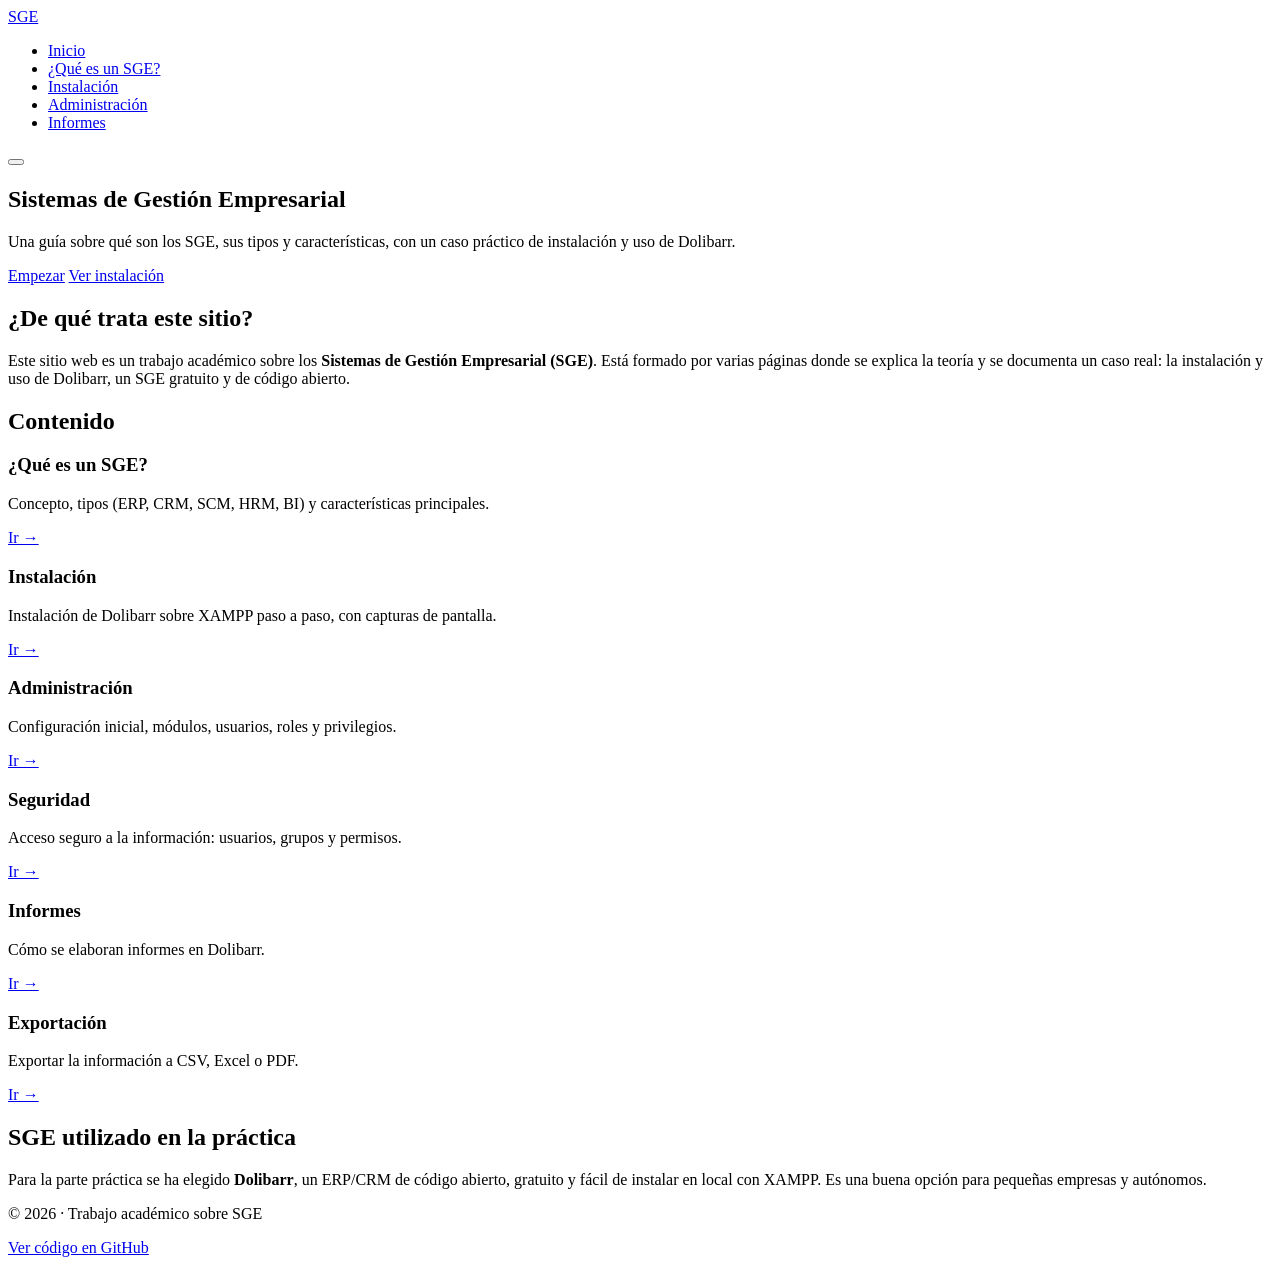
==== index.html @ 46104a9d "archivos html" ====
<!DOCTYPE html>
<html lang="es">
<head>
  <meta charset="utf-8">
  <meta name="viewport" content="width=device-width, initial-scale=1">
  <title>SGE - Sistemas de Gestión Empresarial</title>
  <link rel="stylesheet" href="css/styles.css">
</head>
<body>

  <header>
    <div class="contenedor nav">
      <a href="index.html" class="logo">SGE</a>
      <ul class="menu">
        <li><a href="index.html">Inicio</a></li>
        <li><a href="sge.html">¿Qué es un SGE?</a></li>
        <li><a href="instalacion.html">Instalación</a></li>
        <li><a href="administracion.html">Administración</a></li>
        <li><a href="informes.html">Informes</a></li>
      </ul>
      <button class="hamburguesa" aria-label="Abrir menú">
        <span></span>
        <span></span>
        <span></span>
      </button>
    </div>
  </header>

  <section class="hero">
    <div class="contenedor">
      <h1>Sistemas de Gestión Empresarial</h1>
      <p>Una guía sobre qué son los SGE, sus tipos y características, con un caso práctico de instalación y uso de Dolibarr.</p>
      <a href="sge.html" class="boton">Empezar</a>
      <a href="instalacion.html" class="boton">Ver instalación</a>
    </div>
  </section>

  <main>
    <div class="contenedor">

      <h2>¿De qué trata este sitio?</h2>
      <p>Este sitio web es un trabajo académico sobre los <strong>Sistemas de Gestión Empresarial (SGE)</strong>. Está formado por varias páginas donde se explica la teoría y se documenta un caso real: la instalación y uso de Dolibarr, un SGE gratuito y de código abierto.</p>

      <h2>Contenido</h2>

      <div class="tarjetas">

        <div class="tarjeta">
          <h3>¿Qué es un SGE?</h3>
          <p>Concepto, tipos (ERP, CRM, SCM, HRM, BI) y características principales.</p>
          <a href="sge.html">Ir →</a>
        </div>

        <div class="tarjeta">
          <h3>Instalación</h3>
          <p>Instalación de Dolibarr sobre XAMPP paso a paso, con capturas de pantalla.</p>
          <a href="instalacion.html">Ir →</a>
        </div>

        <div class="tarjeta">
          <h3>Administración</h3>
          <p>Configuración inicial, módulos, usuarios, roles y privilegios.</p>
          <a href="administracion.html">Ir →</a>
        </div>

        <div class="tarjeta">
          <h3>Seguridad</h3>
          <p>Acceso seguro a la información: usuarios, grupos y permisos.</p>
          <a href="administracion.html#seguridad">Ir →</a>
        </div>

        <div class="tarjeta">
          <h3>Informes</h3>
          <p>Cómo se elaboran informes en Dolibarr.</p>
          <a href="informes.html">Ir →</a>
        </div>

        <div class="tarjeta">
          <h3>Exportación</h3>
          <p>Exportar la información a CSV, Excel o PDF.</p>
          <a href="informes.html#exportacion">Ir →</a>
        </div>

      </div>

      <h2>SGE utilizado en la práctica</h2>
      <p>Para la parte práctica se ha elegido <strong>Dolibarr</strong>, un ERP/CRM de código abierto, gratuito y fácil de instalar en local con XAMPP. Es una buena opción para pequeñas empresas y autónomos.</p>

    </div>
  </main>

  <footer>
    <div class="contenedor">
      <p>© <span id="anio">2026</span> · Trabajo académico sobre SGE</p>
      <p><a href="https://github.com/" target="_blank">Ver código en GitHub</a></p>
    </div>
  </footer>

  <script src="js/script.js"></script>
</body>
</html>
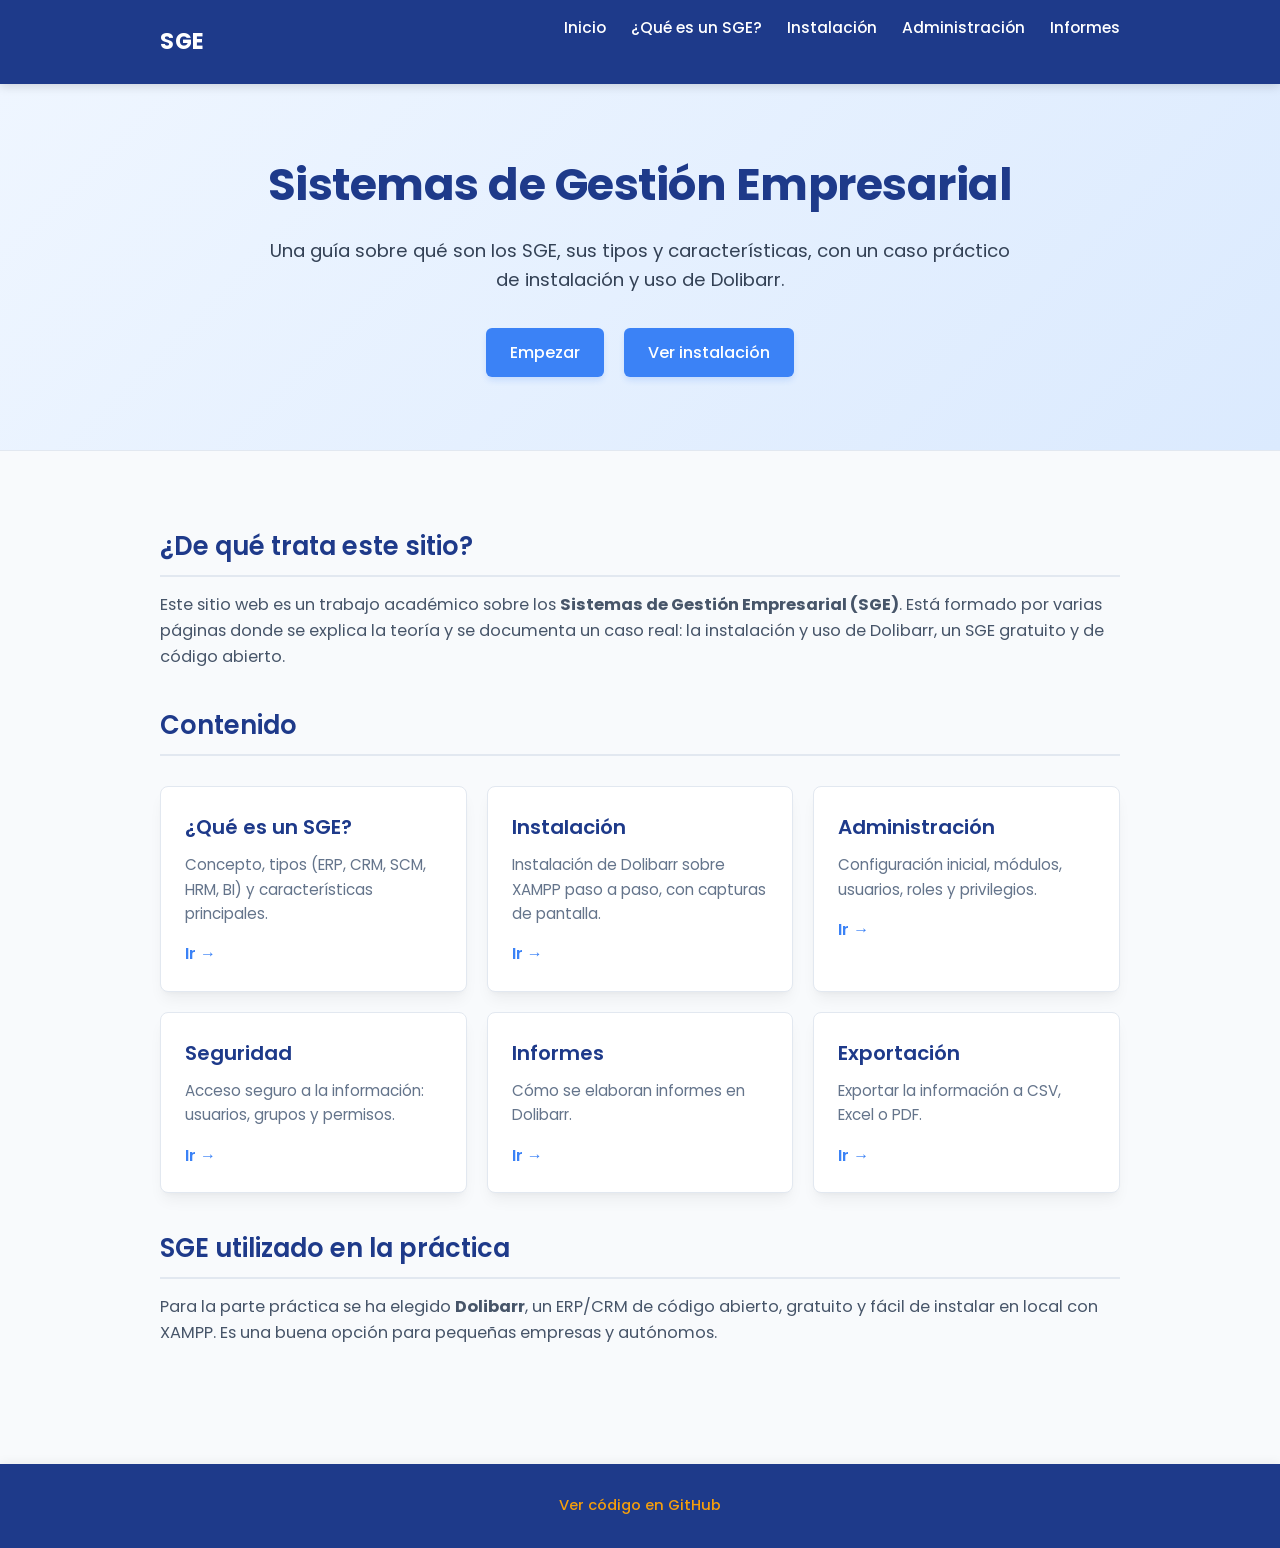
==== commit 9cc11dc7: "actualizacion archivos" ====
--- a/index.html
+++ b/index.html
@@ -91,8 +91,7 @@
 
   <footer>
     <div class="contenedor">
-      <p>© <span id="anio">2026</span> · Trabajo académico sobre SGE</p>
-      <p><a href="https://github.com/" target="_blank">Ver código en GitHub</a></p>
+      <p><a href="https://github.com/druilun0406/sge-lenguaje/" target="_blank">Ver código en GitHub</a></p>
     </div>
   </footer>
 
--- a/css/styles.css
+++ b/css/styles.css
@@ -0,0 +1,522 @@
+/* ===== Importación de Tipografía Moderna (Google Fonts) ===== */
+@import url('https://fonts.googleapis.com/css2?family=Poppins:wght@300;400;500;600;700&display=swap');
+
+/* ===== Variables de Diseño (Colores y Transiciones) ===== */
+:root {
+  --color-primario: #3b82f6;       /* Azul moderno suave */
+  --color-primario-oscuro: #1d4ed8;/* Azul oscuro para hovers */
+  --color-secundario: #1e3a8a;     /* Azul marino profundo para títulos principales */
+  --color-texto: #334155;          /* Gris pizarra oscuro (más suave que el negro puro) */
+  --color-fondo: #f8fafc;          /* Gris azulado ultra claro para el fondo */
+  --color-tarjeta-bg: #ffffff;     /* Blanco puro para las tarjetas */
+  --color-borde: #e2e8f0;          /* Gris claro para bordes limpios */
+  --color-destacado: #f59e0b;      /* Color ámbar para enlaces del menú y avisos */
+  --color-destacado-fondo: #fef3c7;/* Fondo ámbar claro para avisos */
+  --color-codigo-bg: #0f172a;     /* Fondo azul oscuro-negro para código */
+  --color-codigo-texto: #f8fafc;  /* Texto claro para código */
+  
+  --transicion-suave: all 0.3s cubic-bezier(0.4, 0, 0.2, 1);
+  --sombra-suave: 0 4px 6px -1px rgba(0, 0, 0, 0.05), 0 2px 4px -2px rgba(0, 0, 0, 0.05);
+  --sombra-tarjeta: 0 10px 15px -3px rgba(0, 0, 0, 0.05), 0 4px 6px -4px rgba(0, 0, 0, 0.05);
+  --sombra-hover: 0 20px 25px -5px rgba(0, 0, 0, 0.08), 0 8px 10px -6px rgba(0, 0, 0, 0.08);
+}
+
+/* ===== Reset básico ===== */
+* {
+  margin: 0;
+  padding: 0;
+  box-sizing: border-box;
+}
+
+body {
+  font-family: 'Poppins', sans-serif;
+  line-height: 1.6;
+  color: var(--color-texto);
+  background-color: var(--color-fondo);
+  -webkit-font-smoothing: antialiased;
+}
+
+a {
+  color: var(--color-primario);
+  text-decoration: none;
+  transition: var(--transicion-suave);
+}
+
+a:hover {
+  color: var(--color-primario-oscuro);
+  text-decoration: underline;
+}
+
+img {
+  max-width: 100%;
+  height: auto;
+  display: block;
+}
+
+/* ===== Contenedor ===== */
+.contenedor {
+  max-width: 1000px;
+  margin: 0 auto;
+  padding: 0 20px;
+}
+
+/* ===== Cabecera y menú ===== */
+header {
+  background-color: var(--color-secundario);
+  color: white;
+  padding: 15px 0;
+  position: sticky;
+  top: 0;
+  z-index: 100;
+  box-shadow: 0 2px 10px rgba(0, 0, 0, 0.15);
+}
+
+.nav {
+  display: flex;
+  justify-content: space-between;
+  align-items: center;
+}
+
+.logo {
+  color: white;
+  font-size: 1.4em;
+  font-weight: 700;
+  letter-spacing: 0.5px;
+}
+
+.logo:hover {
+  text-decoration: none;
+  opacity: 0.9;
+}
+
+.menu {
+  list-style: none;
+  display: flex;
+  gap: 25px;
+}
+
+.menu a {
+  color: white;
+  font-weight: 500;
+  font-size: 0.95em;
+  padding: 5px 0;
+  position: relative;
+}
+
+.menu a:hover {
+  color: var(--color-destacado);
+  text-decoration: none;
+}
+
+/* Línea animada bajo los enlaces del menú - truco típico de estudiante avanzado */
+.menu a::after {
+  content: '';
+  position: absolute;
+  bottom: 0;
+  left: 0;
+  width: 0;
+  height: 2px;
+  background-color: var(--color-destacado);
+  transition: var(--transicion-suave);
+}
+
+.menu a:hover::after {
+  width: 100%;
+}
+
+/* Botón hamburguesa */
+.hamburguesa {
+  display: none;
+  background: none;
+  border: none;
+  cursor: pointer;
+  padding: 5px;
+}
+
+.hamburguesa span {
+  display: block;
+  width: 25px;
+  height: 3px;
+  background-color: white;
+  margin: 5px 0;
+  transition: var(--transicion-suave);
+  border-radius: 2px;
+}
+
+/* ===== Títulos ===== */
+h1 {
+  font-size: 2.2em;
+  font-weight: 700;
+  margin-bottom: 20px;
+  color: var(--color-secundario);
+  letter-spacing: -0.5px;
+}
+
+h2 {
+  font-size: 1.6em;
+  font-weight: 600;
+  margin-top: 35px;
+  margin-bottom: 15px;
+  color: var(--color-secundario);
+  border-bottom: 2px solid var(--color-borde);
+  padding-bottom: 8px;
+}
+
+h3 {
+  font-size: 1.25em;
+  font-weight: 600;
+  margin-top: 25px;
+  margin-bottom: 10px;
+  color: var(--color-primario-oscuro);
+}
+
+p {
+  margin-bottom: 18px;
+  font-size: 1.02em;
+  color: #475569; /* Gris suave para mejor lectura */
+}
+
+ul, ol {
+  margin-left: 25px;
+  margin-bottom: 20px;
+  color: #475569;
+}
+
+li {
+  margin-bottom: 8px;
+  font-size: 1.02em;
+}
+
+/* ===== Hero (página principal) ===== */
+.hero {
+  background: linear-gradient(135deg, #eff6ff 0%, #dbeafe 100%);
+  padding: 65px 0;
+  text-align: center;
+  border-bottom: 1px solid var(--color-borde);
+}
+
+.hero h1 {
+  font-size: 2.8em;
+  margin-bottom: 15px;
+}
+
+.hero p {
+  font-size: 1.15em;
+  max-width: 750px;
+  margin: 0 auto 25px;
+  color: #334155;
+}
+
+/* ===== Botones ===== */
+.boton {
+  display: inline-block;
+  background-color: var(--color-primario);
+  color: white;
+  padding: 12px 24px;
+  border-radius: 6px;
+  font-weight: 500;
+  margin: 8px;
+  box-shadow: 0 4px 6px -1px rgba(59, 130, 246, 0.2);
+  transition: var(--transicion-suave);
+}
+
+.boton:hover {
+  background-color: var(--color-primario-oscuro);
+  color: white;
+  text-decoration: none;
+  transform: translateY(-2px);
+  box-shadow: 0 6px 12px -2px rgba(59, 130, 246, 0.3);
+}
+
+/* ===== Contenido principal ===== */
+main {
+  padding: 40px 0;
+}
+
+main p, main li {
+  font-size: 1.02em;
+}
+
+/* ===== Tarjetas ===== */
+.tarjetas {
+  display: grid;
+  grid-template-columns: repeat(3, 1fr);
+  gap: 20px;
+  margin: 30px 0;
+}
+
+.tarjeta {
+  background-color: var(--color-tarjeta-bg);
+  border: 1px solid var(--color-borde);
+  border-radius: 8px;
+  padding: 24px;
+  box-shadow: var(--sombra-tarjeta);
+  transition: var(--transicion-suave);
+}
+
+.tarjeta:hover {
+  transform: translateY(-5px);
+  box-shadow: var(--sombra-hover);
+  border-color: var(--color-primario);
+}
+
+.tarjeta h3 {
+  margin-top: 0;
+  color: var(--color-secundario);
+}
+
+.tarjeta p {
+  font-size: 0.95em;
+  color: #64748b;
+  margin-bottom: 15px;
+}
+
+.tarjeta a {
+  font-weight: 600;
+  display: inline-block;
+  margin-top: auto;
+}
+
+/* ===== Imágenes / Capturas de pantalla reales ===== */
+.captura {
+  margin: 30px auto;
+  padding: 16px;
+  background-color: var(--color-tarjeta-bg);
+  border: 1px solid var(--color-borde);
+  border-radius: 8px;
+  box-shadow: var(--sombra-tarjeta);
+  max-width: 800px;
+  text-align: center;
+}
+
+.captura img {
+  border-radius: 6px;
+  border: 1px solid var(--color-borde);
+  margin: 0 auto 12px;
+  max-height: 480px; /* Limitar altura máxima para que no ocupe toda la pantalla */
+  object-fit: contain;
+  transition: var(--transicion-suave);
+}
+
+.captura img:hover {
+  transform: scale(1.01); /* Pequeño zoom al pasar el ratón */
+}
+
+.captura-texto {
+  font-size: 0.9em;
+  color: #64748b;
+  margin-top: 10px;
+  margin-bottom: 0;
+}
+
+/* ===== Tablas ===== */
+table {
+  width: 100%;
+  border-collapse: separate;
+  border-spacing: 0;
+  margin: 25px 0;
+  border-radius: 8px;
+  overflow: hidden;
+  border: 1px solid var(--color-borde);
+  box-shadow: var(--sombra-suave);
+}
+
+th, td {
+  padding: 12px 16px;
+  text-align: left;
+}
+
+th {
+  background-color: var(--color-secundario);
+  color: white;
+  font-weight: 600;
+  font-size: 0.95em;
+  letter-spacing: 0.5px;
+}
+
+td {
+  border-top: 1px solid var(--color-borde);
+  background-color: var(--color-tarjeta-bg);
+  color: #475569;
+}
+
+tr:hover td {
+  background-color: #f1f5f9; /* Sutil efecto hover en filas de tabla */
+}
+
+tr:nth-child(even) td {
+  background-color: #f8fafc;
+}
+
+tr:nth-child(even):hover td {
+  background-color: #f1f5f9;
+}
+
+/* ===== Bloques de código ===== */
+code {
+  background-color: #f1f5f9;
+  color: #ef4444; /* Rojo para resaltar códigos pequeños en línea */
+  padding: 2px 6px;
+  border-radius: 4px;
+  font-family: Consolas, 'Courier New', monospace;
+  font-size: 0.9em;
+  font-weight: 500;
+  border: 1px solid rgba(0,0,0,0.05);
+}
+
+pre {
+  background-color: var(--color-codigo-bg);
+  color: var(--color-codigo-texto);
+  padding: 18px;
+  border-radius: 8px;
+  overflow-x: auto;
+  margin: 20px 0;
+  box-shadow: var(--sombra-suave);
+  border-left: 4px solid var(--color-primario);
+}
+
+pre code {
+  background: none;
+  color: inherit;
+  padding: 0;
+  font-size: 0.92em;
+  border: none;
+}
+
+/* ===== Avisos ===== */
+.aviso {
+  background-color: var(--color-destacado-fondo);
+  border-left: 4px solid var(--color-destacado);
+  padding: 16px 20px;
+  margin: 30px 0;
+  border-radius: 0 8px 8px 0;
+  box-shadow: var(--sombra-suave);
+}
+
+.aviso p {
+  margin-bottom: 0;
+  color: #78350f; /* Color marrón oscuro para combinar con el fondo ámbar */
+  font-weight: 500;
+}
+
+/* ===== Footer ===== */
+footer {
+  background-color: var(--color-secundario);
+  color: white;
+  padding: 30px 0;
+  text-align: center;
+  margin-top: 60px;
+  box-shadow: 0 -2px 10px rgba(0,0,0,0.05);
+}
+
+footer p {
+  color: #cbd5e1;
+  font-size: 0.92em;
+  margin-bottom: 10px;
+}
+
+footer p:last-child {
+  margin-bottom: 0;
+}
+
+footer a {
+  color: var(--color-destacado);
+  font-weight: 500;
+}
+
+footer a:hover {
+  color: white;
+  text-decoration: underline;
+}
+
+/* ===== Animación simple al cargar ===== */
+@keyframes aparecer {
+  from {
+    opacity: 0;
+    transform: translateY(12px);
+  }
+  to {
+    opacity: 1;
+    transform: translateY(0);
+  }
+}
+
+main, .hero {
+  animation: aparecer 0.5s ease-out;
+}
+
+/* ===== Media Query para móvil ===== */
+@media (max-width: 768px) {
+  h1 {
+    font-size: 1.8em;
+  }
+
+  h2 {
+    font-size: 1.4em;
+    margin-top: 25px;
+  }
+
+  .hero {
+    padding: 45px 0;
+  }
+
+  .hero h1 {
+    font-size: 2.1em;
+  }
+
+  .hero p {
+    font-size: 1.05em;
+  }
+
+  /* Menú móvil */
+  .menu {
+    display: none;
+    position: absolute;
+    top: 100%;
+    left: 0;
+    right: 0;
+    background-color: var(--color-secundario);
+    flex-direction: column;
+    gap: 0;
+    padding: 10px 0;
+    box-shadow: 0 10px 15px rgba(0,0,0,0.15);
+  }
+
+  .menu.activo {
+    display: flex;
+  }
+
+  .menu li {
+    margin: 0;
+    text-align: center;
+    padding: 12px;
+    border-top: 1px solid rgba(255,255,255,0.1);
+  }
+
+  .menu a::after {
+    display: none; /* Desactivar línea animada en móvil */
+  }
+
+  .hamburguesa {
+    display: block;
+  }
+
+  /* Hamburguesa convertida en X cuando está abierta */
+  .hamburguesa.activo span:nth-child(1) {
+    transform: translateY(8px) rotate(45deg);
+  }
+
+  .hamburguesa.activo span:nth-child(2) {
+    opacity: 0;
+  }
+
+  .hamburguesa.activo span:nth-child(3) {
+    transform: translateY(-8px) rotate(-45deg);
+  }
+
+  /* Tarjetas en una columna */
+  .tarjetas {
+    grid-template-columns: 1fr;
+    gap: 15px;
+  }
+}
